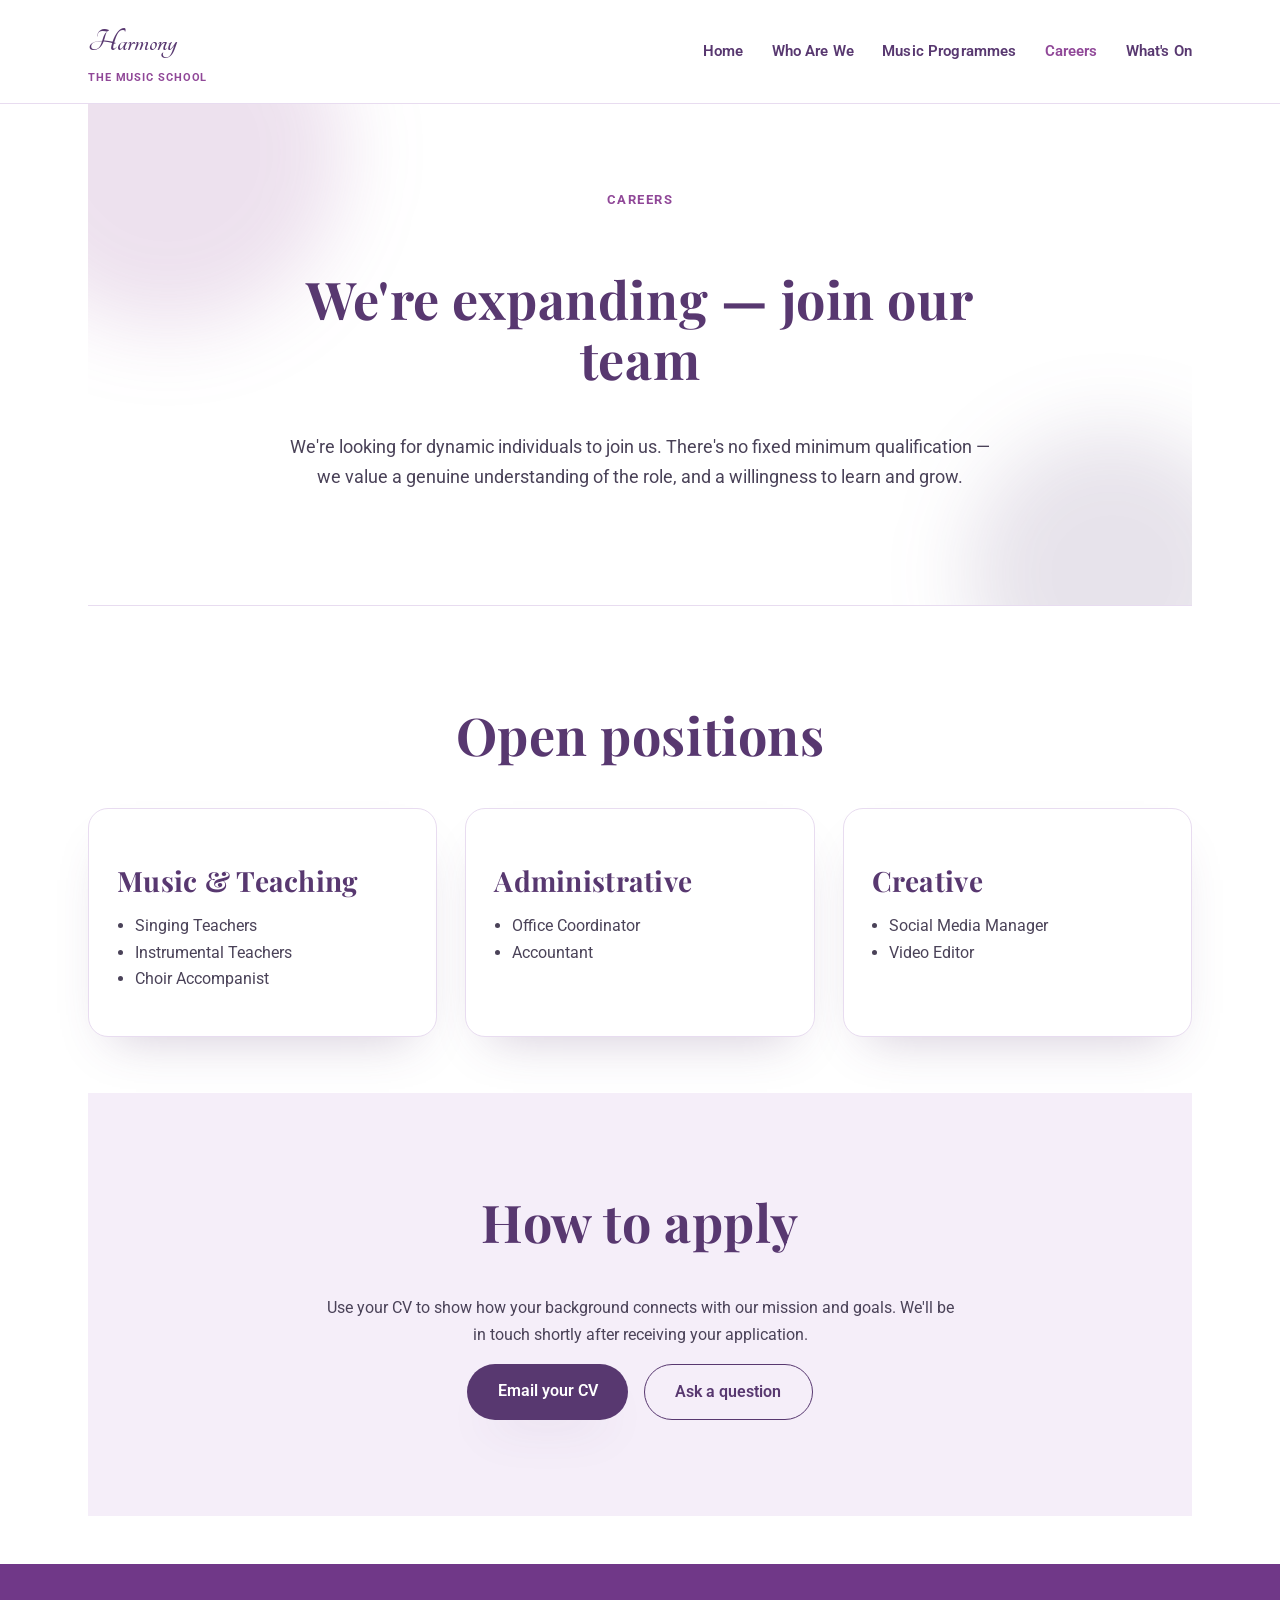
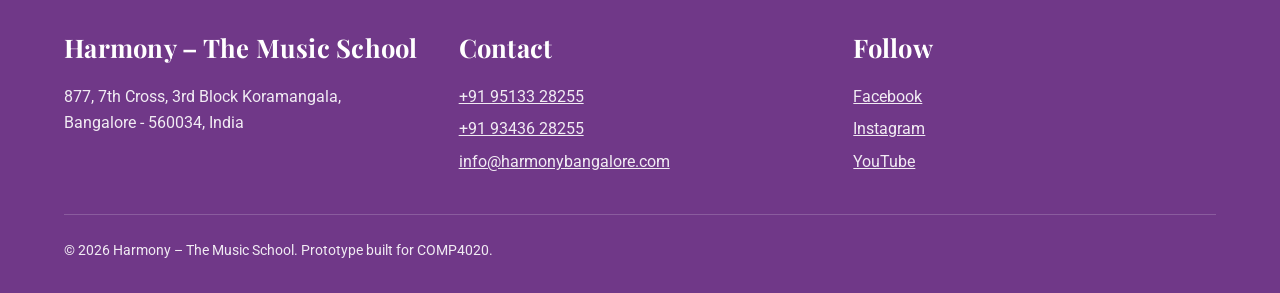
==== careers.html @ c0d2b6fa "Build Harmony – The Music School 5-page site Replaces the starter template with a real Wix-inspired " ====
<!doctype html>
<html lang="en-AU">
  <head>
    <meta charset="UTF-8" />
    <meta name="viewport" content="width=device-width, initial-scale=1.0" />
    <title>Careers – Harmony, The Music School</title>
    <meta
      name="description"
      content="Open teaching, administrative and creative roles at Harmony – The Music School, and how to apply."
    />
    <link rel="preconnect" href="https://fonts.googleapis.com" />
    <link rel="preconnect" href="https://fonts.gstatic.com" crossorigin />
    <link
      rel="stylesheet"
      href="https://fonts.googleapis.com/css2?family=Playfair+Display:wght@700;800&family=Tangerine:wght@400;700&family=Roboto:wght@400;500;700&display=swap"
    />
    <link rel="stylesheet" href="./styles.css" />
  </head>
  <body>
    <header class="site-header">
      <div class="header-inner">
        <a class="brand" href="./"
          >Harmony<span>The Music School</span></a
        >
        <button
          class="nav-toggle"
          type="button"
          aria-expanded="false"
          aria-controls="primary-nav"
        >
          <span></span><span></span><span></span>
          <span class="visually-hidden">Menu</span>
        </button>
        <nav class="primary-nav" id="primary-nav" aria-label="Primary" data-open="false">
          <ul>
            <li><a href="./">Home</a></li>
            <li><a href="./who-we-are.html">Who Are We</a></li>
            <li><a href="./music-programmes.html">Music Programmes</a></li>
            <li><a href="./careers.html" aria-current="page">Careers</a></li>
            <li><a href="./whats-on.html">What's On</a></li>
          </ul>
        </nav>
      </div>
    </header>

    <main>
      <section class="hero">
        <div class="hero-inner">
          <p class="eyebrow">Careers</p>
          <h1>We're expanding — join our team</h1>
          <p class="lede">
            We're looking for dynamic individuals to join us. There's no
            fixed minimum qualification — we value a genuine understanding
            of the role, and a willingness to learn and grow.
          </p>
        </div>
      </section>

      <div class="divider"></div>

      <section>
        <div class="section-head">
          <h2>Open positions</h2>
        </div>
        <div class="card-grid">
          <div class="card">
            <h3>Music &amp; Teaching</h3>
            <ul>
              <li>Singing Teachers</li>
              <li>Instrumental Teachers</li>
              <li>Choir Accompanist</li>
            </ul>
          </div>
          <div class="card">
            <h3>Administrative</h3>
            <ul>
              <li>Office Coordinator</li>
              <li>Accountant</li>
            </ul>
          </div>
          <div class="card">
            <h3>Creative</h3>
            <ul>
              <li>Social Media Manager</li>
              <li>Video Editor</li>
            </ul>
          </div>
        </div>
      </section>

      <div class="tinted">
        <section>
          <div class="section-head">
            <h2>How to apply</h2>
            <p>
              Use your CV to show how your background connects with our
              mission and goals. We'll be in touch shortly after receiving
              your application.
            </p>
            <div class="button-row">
              <a class="button" href="mailto:careers@harmony-themusicschool.com"
                >Email your CV</a
              >
              <a class="button ghost" href="mailto:info@harmonybangalore.com"
                >Ask a question</a
              >
            </div>
          </div>
        </section>
      </div>
    </main>

    <footer class="site-footer">
      <div class="footer-inner">
        <div>
          <h2>Harmony – The Music School</h2>
          <p>
            877, 7th Cross, 3rd Block Koramangala,<br />Bangalore - 560034,
            India
          </p>
        </div>
        <div>
          <h2>Contact</h2>
          <ul>
            <li><a href="tel:+919513328255">+91 95133 28255</a></li>
            <li><a href="tel:+919343628255">+91 93436 28255</a></li>
            <li>
              <a href="mailto:info@harmonybangalore.com"
                >info@harmonybangalore.com</a
              >
            </li>
          </ul>
        </div>
        <div>
          <h2>Follow</h2>
          <ul>
            <li>
              <a href="https://facebook.com/harmonybangalore">Facebook</a>
            </li>
            <li>
              <a href="https://instagram.com/harmony_themusicschool"
                >Instagram</a
              >
            </li>
            <li>
              <a href="https://www.youtube.com/@HarmonyTheMusicSchool"
                >YouTube</a
              >
            </li>
          </ul>
        </div>
      </div>
      <p class="footer-bottom">
        © 2026 Harmony – The Music School. Prototype built for COMP4020.
      </p>
    </footer>
    <script type="module" src="./main.ts"></script>
  </body>
</html>
---- styles.css ----
/* Harmony – The Music School
   Calming, unhurried aesthetic adapted from a Wix wellness template. */

:root {
  --cream: #fff;
  --cream-deep: #f5eef9;
  --sage: #8838a0;
  --sage-dark: #583870;
  --terracotta: #904898;
  --footer-bg: #703888;
  --ink: #140f1f;
  --ink-soft: #4a4258;
  --line: #e8dcf0;
  --shadow: 0 1.5rem 3rem -1.5rem rgb(88 56 112 / 28%);
  --radius: 1.25rem;
  --serif: "Tangerine", georgia, "Iowan Old Style", "Palatino Linotype", serif;
  --heading-serif: "Playfair Display", georgia, "Times New Roman", serif;
  --sans:
    "Roboto", system-ui, -apple-system, "Segoe UI", helvetica, arial,
    sans-serif;
}

* {
  box-sizing: border-box;
}

body {
  margin: 0;
  background: var(--cream);
  color: var(--ink);
  font-family: var(--sans);
  line-height: 1.65;
}

h1,
h2,
h3 {
  font-family: var(--heading-serif);
  font-weight: 700;
  line-height: 1.15;
  color: var(--sage-dark);
  letter-spacing: 0.01em;
}

h1 {
  font-size: clamp(2rem, 4.5vw, 3.25rem);
}

h2 {
  font-size: clamp(2.25rem, 4.5vw, 3.25rem);
}

h3 {
  font-size: 1.75rem;
  margin-block-end: 0.5rem;
}

p {
  color: var(--ink-soft);
}

a {
  color: var(--sage-dark);
}

img {
  max-width: 100%;
}

.visually-hidden {
  position: absolute;
  width: 1px;
  height: 1px;
  overflow: hidden;
  clip-path: inset(50%);
  white-space: nowrap;
}

/* Layout shell */

.site-header {
  position: sticky;
  top: 0;
  z-index: 10;
  background: rgb(255 255 255 / 92%);
  backdrop-filter: blur(0.5rem);
  border-bottom: 1px solid var(--line);
}

.header-inner {
  max-width: 72rem;
  margin: 0 auto;
  display: flex;
  align-items: center;
  justify-content: space-between;
  padding: 1rem 1.5rem;
  gap: 1rem;
}

.brand {
  font-family: var(--serif);
  font-weight: 700;
  font-size: 2rem;
  color: var(--sage-dark);
  text-decoration: none;
  white-space: nowrap;
}

.brand span {
  display: block;
  font-family: var(--sans);
  font-size: 0.7rem;
  letter-spacing: 0.08em;
  text-transform: uppercase;
  color: var(--terracotta);
}

.nav-toggle {
  display: none;
  border: 1px solid var(--line);
  background: var(--cream-deep);
  border-radius: 0.75rem;
  width: 2.75rem;
  height: 2.75rem;
  cursor: pointer;
  flex-direction: column;
  align-items: center;
  justify-content: center;
  gap: 0.3rem;
}

.nav-toggle span {
  display: block;
  width: 1.4rem;
  height: 2px;
  background: var(--sage-dark);
  transition: transform 0.2s ease, opacity 0.2s ease;
}

.primary-nav ul {
  display: flex;
  flex-wrap: wrap;
  gap: 1.75rem;
  margin: 0;
  padding: 0;
  list-style: none;
}

.primary-nav a {
  text-decoration: none;
  font-size: 0.95rem;
  font-weight: 600;
  letter-spacing: 0.01em;
}

.primary-nav a[aria-current="page"] {
  color: var(--terracotta);
}

main {
  max-width: 72rem;
  margin: 0 auto;
  padding: 0 1.5rem;
}

/* Hero */

.hero {
  position: relative;
  padding: 4.5rem 1.5rem 5rem;
  text-align: center;
  overflow: hidden;
  isolation: isolate;
}

.hero::before,
.hero::after {
  content: "";
  position: absolute;
  border-radius: 50%;
  filter: blur(2.5rem);
  z-index: -1;
}

.hero::before {
  width: 22rem;
  height: 22rem;
  background: rgb(144 72 152 / 16%);
  top: -8rem;
  left: -6rem;
}

.hero::after {
  width: 18rem;
  height: 18rem;
  background: rgb(88 56 112 / 14%);
  bottom: -7rem;
  right: -4rem;
}

.hero-inner {
  max-width: 44rem;
  margin: 0 auto;
}

.eyebrow {
  display: inline-block;
  font-size: 0.8rem;
  letter-spacing: 0.12em;
  text-transform: uppercase;
  color: var(--terracotta);
  font-weight: 700;
  margin-block-end: 1rem;
}

.hero p.lede {
  font-size: 1.15rem;
  margin-block-end: 2rem;
}

.button {
  display: inline-block;
  padding: 0.85rem 1.9rem;
  border-radius: 3rem;
  background: var(--sage-dark);
  color: var(--cream);
  text-decoration: none;
  font-weight: 600;
  box-shadow: var(--shadow);
}

.button.ghost {
  background: transparent;
  border: 1px solid var(--sage-dark);
  color: var(--sage-dark);
  box-shadow: none;
}

.button-row {
  display: flex;
  gap: 1rem;
  justify-content: center;
  flex-wrap: wrap;
}

/* Sections */

section {
  padding: 3.5rem 0;
}

.section-head {
  max-width: 40rem;
  margin: 0 auto 2.5rem;
  text-align: center;
}

.card-grid {
  display: grid;
  grid-template-columns: repeat(auto-fit, minmax(15rem, 1fr));
  gap: 1.75rem;
}

.card {
  background: #fff;
  border: 1px solid var(--line);
  border-radius: var(--radius);
  padding: 1.75rem;
  box-shadow: var(--shadow);
}

.card ul {
  padding-inline-start: 1.1rem;
  color: var(--ink-soft);
}

blockquote {
  margin: 0;
  font-family: var(--sans);
  font-style: italic;
  font-size: 1.05rem;
  color: var(--ink);
}

blockquote footer {
  margin-block-start: 0.75rem;
  font-family: var(--sans);
  font-size: 0.85rem;
  color: var(--terracotta);
  font-style: normal;
}

.divider {
  height: 1px;
  background: var(--line);
  margin: 0 auto;
  max-width: 72rem;
}

.tinted {
  background: var(--cream-deep);
}

.tinted section {
  padding: 3.5rem 1.5rem;
}

/* Footer */

.site-footer {
  background: var(--footer-bg);
  color: rgb(255 255 255 / 90%);
  padding: 3rem 1.5rem 2rem;
  margin-block-start: 3rem;
}

.footer-inner {
  max-width: 72rem;
  margin: 0 auto;
  display: grid;
  grid-template-columns: repeat(auto-fit, minmax(14rem, 1fr));
  gap: 2rem;
}

.site-footer h2 {
  color: var(--cream);
  font-size: 1.6rem;
}

.site-footer p,
.site-footer a {
  color: rgb(255 255 255 / 90%);
}

.site-footer ul {
  list-style: none;
  padding: 0;
  margin: 0;
}

.site-footer li {
  margin-block-end: 0.4rem;
}

.footer-bottom {
  max-width: 72rem;
  margin: 2rem auto 0;
  padding-block-start: 1.5rem;
  border-top: 1px solid rgb(255 255 255 / 18%);
  font-size: 0.85rem;
  color: rgb(255 255 255 / 65%);
}

/* Mobile */

@media (width <= 55rem) {
  .nav-toggle {
    display: flex;
  }

  .primary-nav {
    position: absolute;
    inset: 100% 0 auto;
    background: var(--cream);
    border-bottom: 1px solid var(--line);
    box-shadow: var(--shadow);
    padding: 1rem 1.5rem 1.5rem;
    display: none;
  }

  .primary-nav[data-open="true"] {
    display: block;
  }

  .primary-nav ul {
    flex-direction: column;
    gap: 1rem;
  }

  .hero {
    padding: 3rem 1.25rem 3.5rem;
  }

  section {
    padding: 2.5rem 0;
  }
}
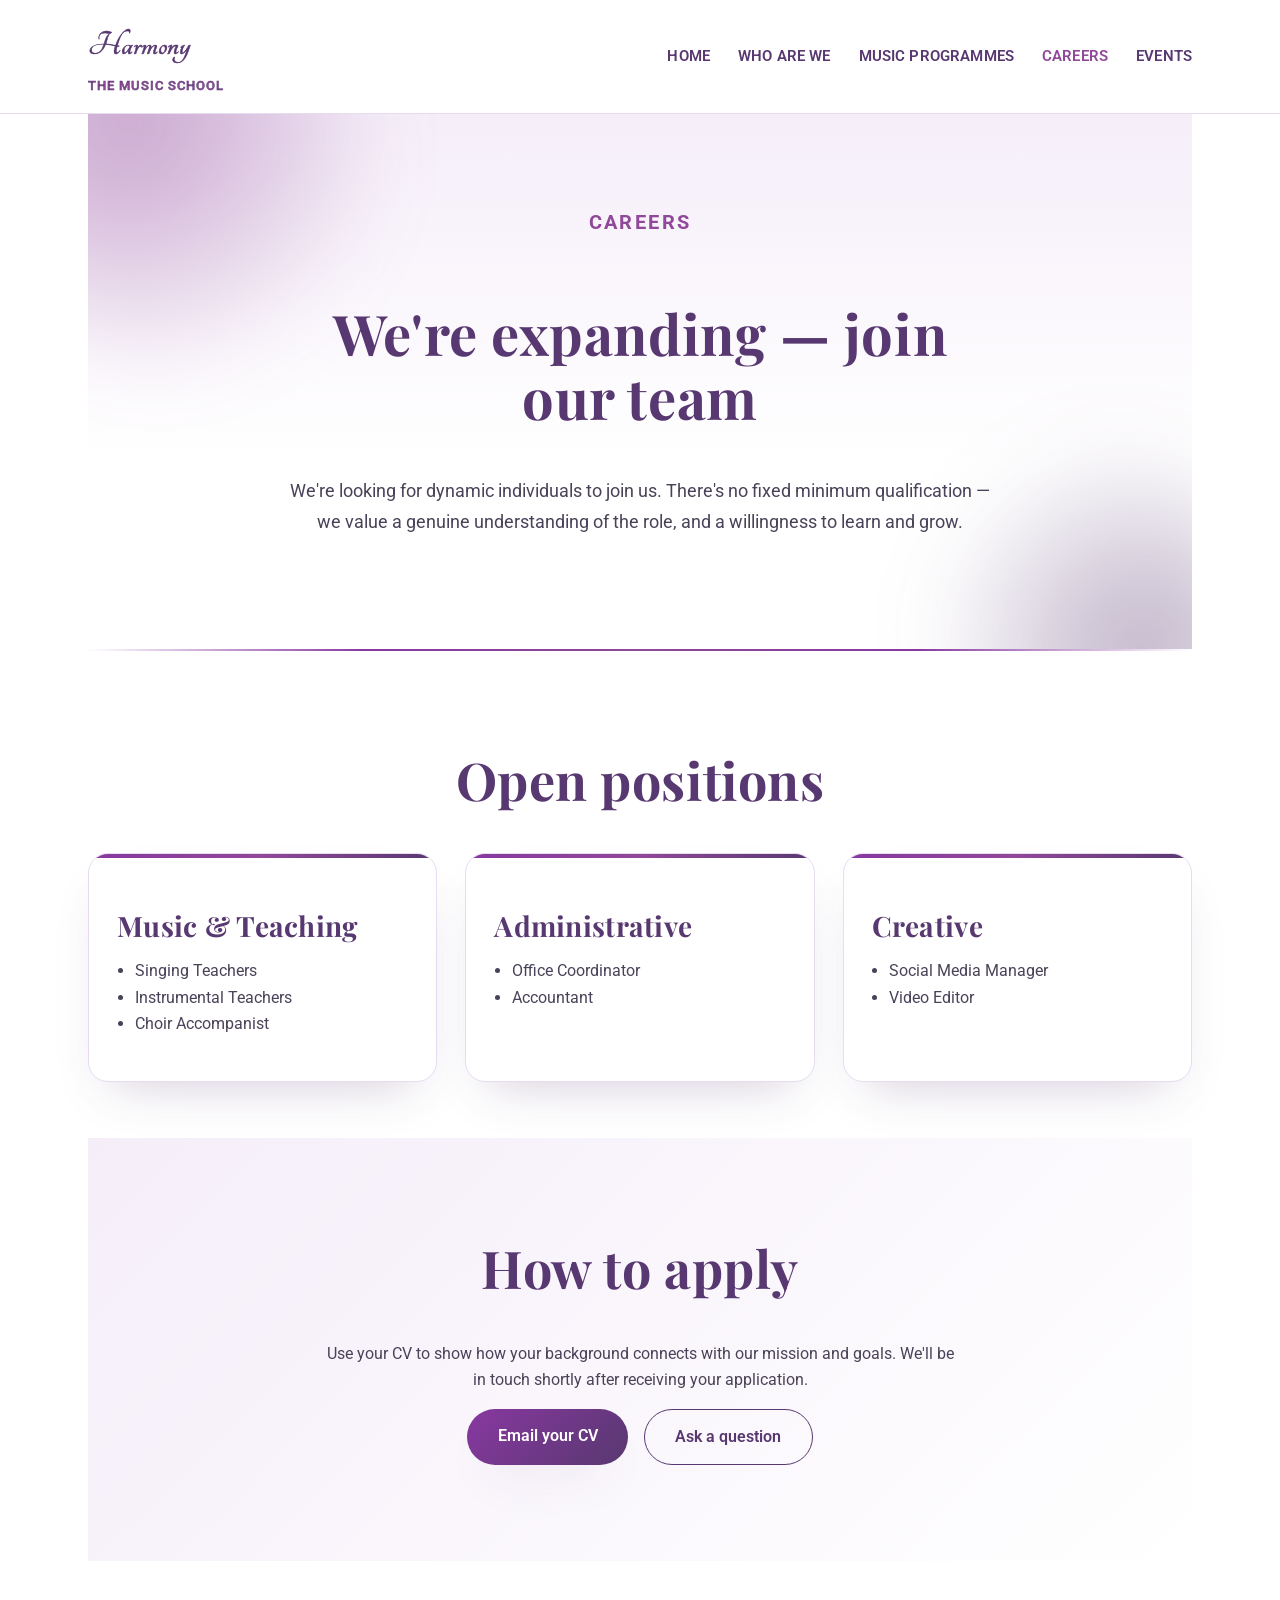
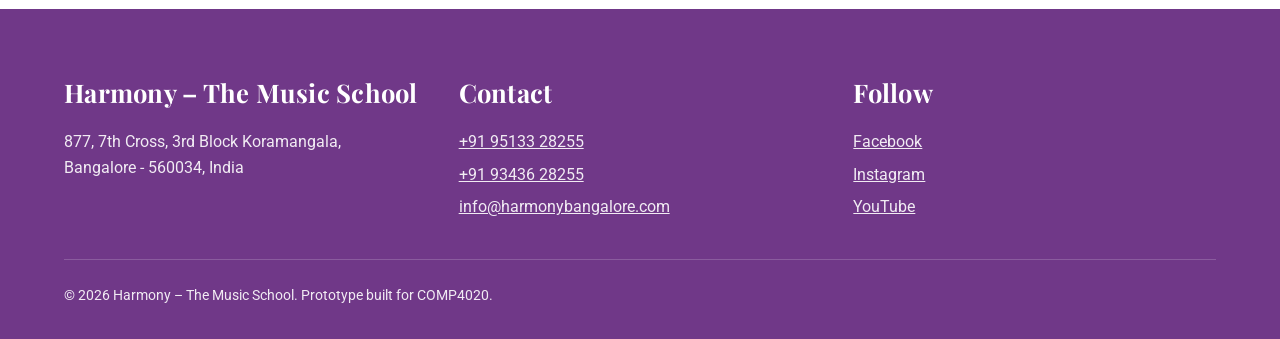
==== commit 9705e86c: "Polish nav/typography and add cohesive gradient theming Uppercase nav links, resize brand/eyebrow/h1" ====
--- a/careers.html
+++ b/careers.html
@@ -37,7 +37,7 @@
             <li><a href="./who-we-are.html">Who Are We</a></li>
             <li><a href="./music-programmes.html">Music Programmes</a></li>
             <li><a href="./careers.html" aria-current="page">Careers</a></li>
-            <li><a href="./whats-on.html">What's On</a></li>
+            <li><a href="./whats-on.html">Events</a></li>
           </ul>
         </nav>
       </div>
--- a/styles.css
+++ b/styles.css
@@ -43,7 +43,7 @@
 }
 
 h1 {
-  font-size: clamp(2rem, 4.5vw, 3.25rem);
+  font-size: clamp(2.25rem, 5vw, 3.5rem);
 }
 
 h2 {
@@ -100,16 +100,18 @@
 .brand {
   font-family: var(--serif);
   font-weight: 700;
-  font-size: 2rem;
+  font-size: 2.25rem;
   color: var(--sage-dark);
   text-decoration: none;
   white-space: nowrap;
+  -webkit-text-stroke: 0.5px var(--sage-dark);
 }
 
 .brand span {
   display: block;
   font-family: var(--sans);
-  font-size: 0.7rem;
+  font-size: 0.8rem;
+  font-weight: 500;
   letter-spacing: 0.08em;
   text-transform: uppercase;
   color: var(--terracotta);
@@ -151,6 +153,7 @@
   font-size: 0.95rem;
   font-weight: 600;
   letter-spacing: 0.01em;
+  text-transform: uppercase;
 }
 
 .primary-nav a[aria-current="page"] {
@@ -171,6 +174,7 @@
   text-align: center;
   overflow: hidden;
   isolation: isolate;
+  background: linear-gradient(180deg, var(--cream-deep) 0%, var(--cream) 65%);
 }
 
 .hero::before,
@@ -183,17 +187,27 @@
 }
 
 .hero::before {
-  width: 22rem;
-  height: 22rem;
-  background: rgb(144 72 152 / 16%);
+  width: 24rem;
+  height: 24rem;
+  background: radial-gradient(
+    circle at 35% 35%,
+    rgb(144 72 152 / 45%),
+    rgb(144 72 152 / 10%) 60%,
+    transparent 75%
+  );
   top: -8rem;
   left: -6rem;
 }
 
 .hero::after {
-  width: 18rem;
-  height: 18rem;
-  background: rgb(88 56 112 / 14%);
+  width: 20rem;
+  height: 20rem;
+  background: radial-gradient(
+    circle at 65% 65%,
+    rgb(88 56 112 / 40%),
+    rgb(88 56 112 / 8%) 60%,
+    transparent 75%
+  );
   bottom: -7rem;
   right: -4rem;
 }
@@ -205,7 +219,7 @@
 
 .eyebrow {
   display: inline-block;
-  font-size: 0.8rem;
+  font-size: 1.25rem;
   letter-spacing: 0.12em;
   text-transform: uppercase;
   color: var(--terracotta);
@@ -222,7 +236,7 @@
   display: inline-block;
   padding: 0.85rem 1.9rem;
   border-radius: 3rem;
-  background: var(--sage-dark);
+  background: linear-gradient(135deg, var(--sage) 0%, var(--sage-dark) 100%);
   color: var(--cream);
   text-decoration: none;
   font-weight: 600;
@@ -262,11 +276,26 @@
 }
 
 .card {
+  position: relative;
   background: #fff;
   border: 1px solid var(--line);
   border-radius: var(--radius);
   padding: 1.75rem;
   box-shadow: var(--shadow);
+  overflow: hidden;
+}
+
+.card::before {
+  content: "";
+  position: absolute;
+  inset: 0 0 auto;
+  height: 0.25rem;
+  background: linear-gradient(
+    90deg,
+    var(--sage) 0%,
+    var(--terracotta) 50%,
+    var(--sage-dark) 100%
+  );
 }
 
 .card ul {
@@ -291,14 +320,21 @@
 }
 
 .divider {
-  height: 1px;
-  background: var(--line);
+  height: 2px;
+  background: linear-gradient(
+    90deg,
+    transparent,
+    var(--sage) 25%,
+    var(--terracotta) 50%,
+    var(--sage) 75%,
+    transparent
+  );
   margin: 0 auto;
   max-width: 72rem;
 }
 
 .tinted {
-  background: var(--cream-deep);
+  background: linear-gradient(135deg, var(--cream-deep) 0%, var(--cream) 100%);
 }
 
 .tinted section {
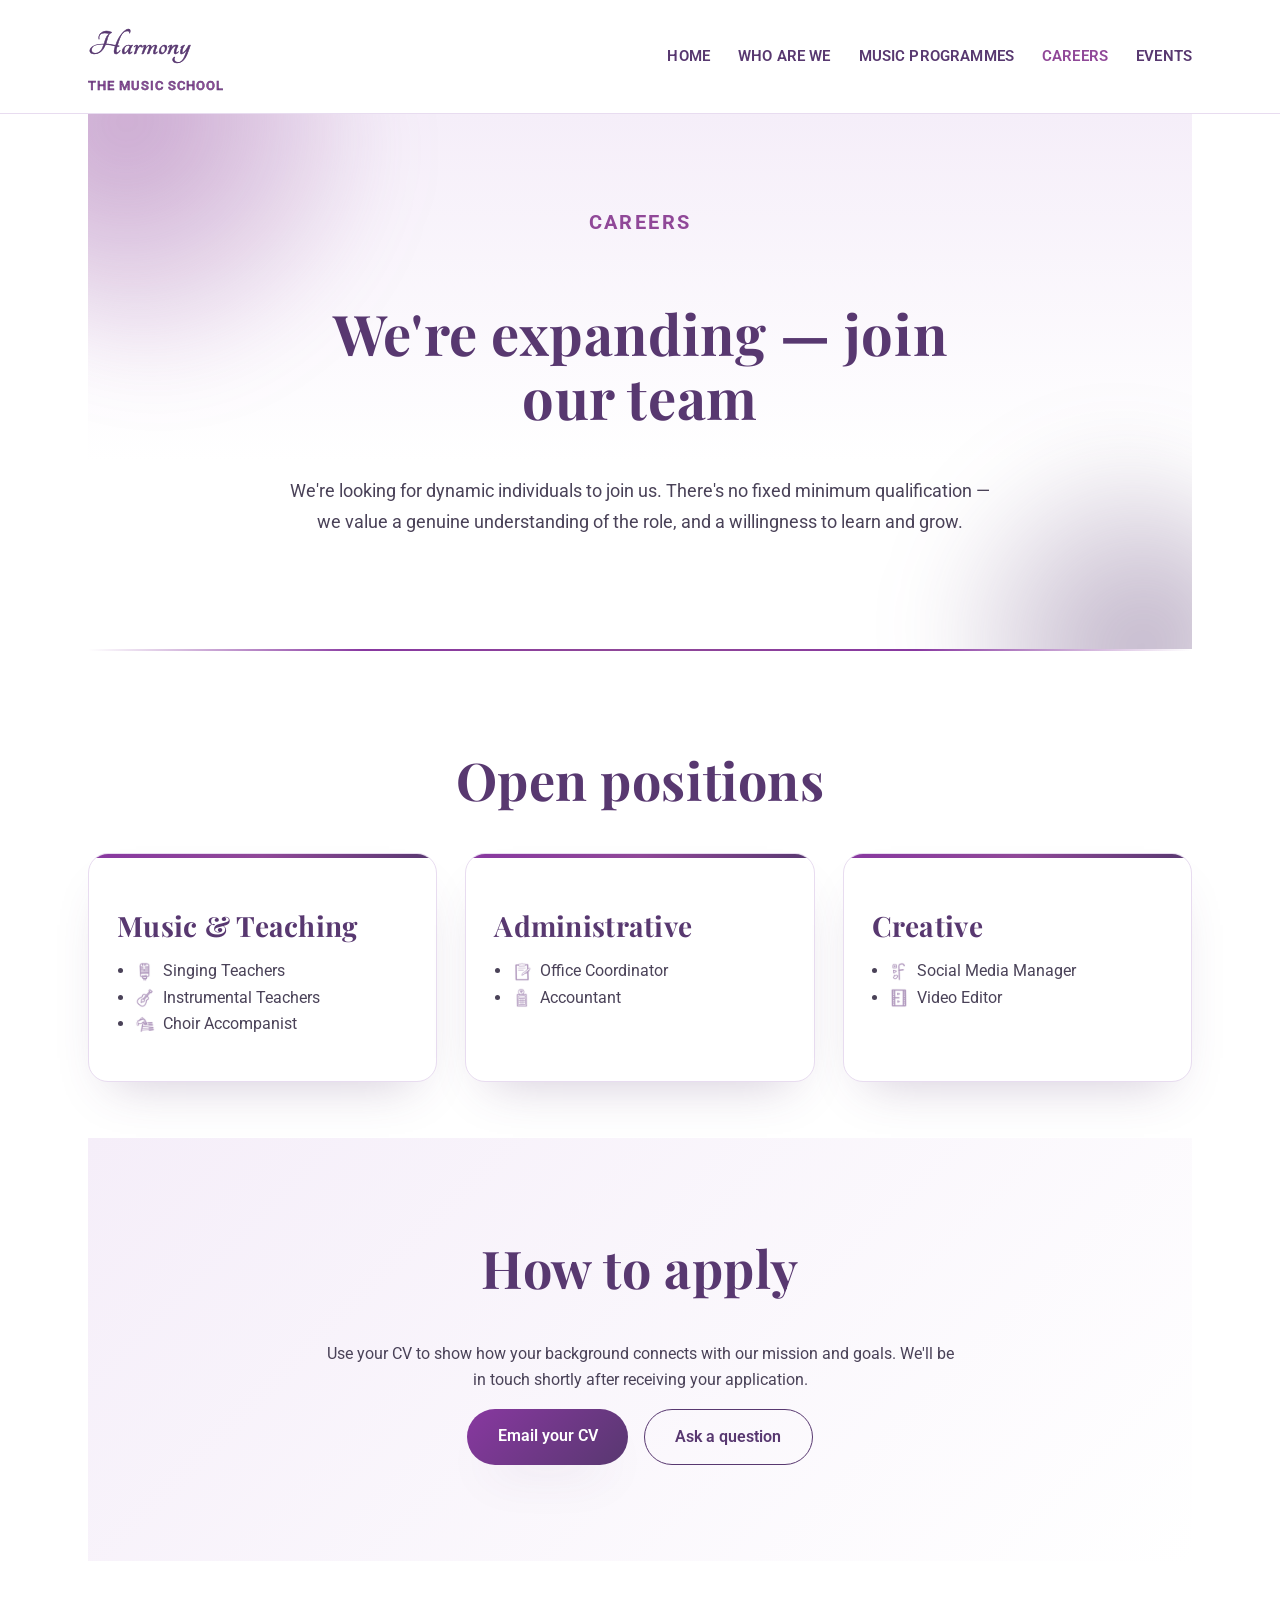
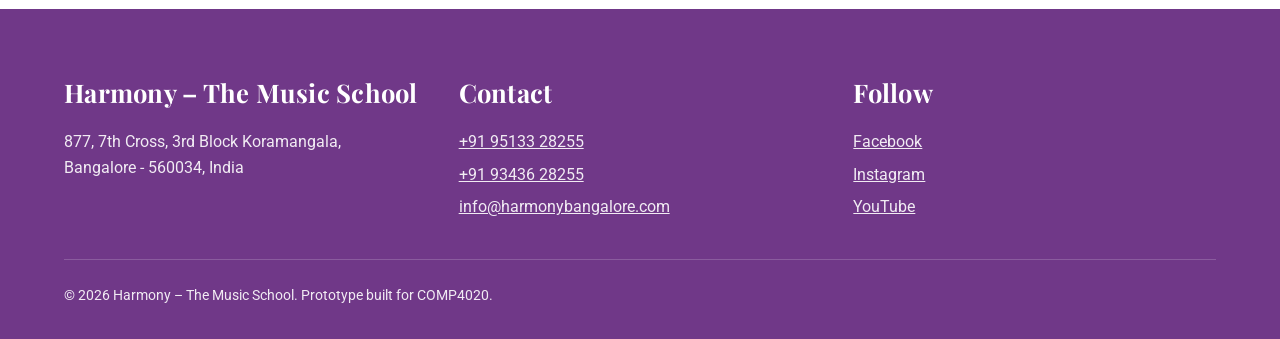
==== commit 89865e33: "Add imagery across careers, programmes, events, and team pages Introduces role icons, programme phot" ====
--- a/careers.html
+++ b/careers.html
@@ -66,23 +66,55 @@
           <div class="card">
             <h3>Music &amp; Teaching</h3>
             <ul>
-              <li>Singing Teachers</li>
-              <li>Instrumental Teachers</li>
-              <li>Choir Accompanist</li>
+              <li>
+                <img class="role-icon" src="./images/icons/singing-teacher.webp" alt="" />Singing
+                Teachers
+              </li>
+              <li>
+                <img
+                  class="role-icon"
+                  src="./images/icons/instrumental-teacher.webp"
+                  alt=""
+                />Instrumental Teachers
+              </li>
+              <li>
+                <img
+                  class="role-icon"
+                  src="./images/icons/choir-accompanist.webp"
+                  alt=""
+                />Choir Accompanist
+              </li>
             </ul>
           </div>
           <div class="card">
             <h3>Administrative</h3>
             <ul>
-              <li>Office Coordinator</li>
-              <li>Accountant</li>
+              <li>
+                <img
+                  class="role-icon"
+                  src="./images/icons/office-coordinator.webp"
+                  alt=""
+                />Office Coordinator
+              </li>
+              <li>
+                <img class="role-icon" src="./images/icons/accountant.webp" alt="" />Accountant
+              </li>
             </ul>
           </div>
           <div class="card">
             <h3>Creative</h3>
             <ul>
-              <li>Social Media Manager</li>
-              <li>Video Editor</li>
+              <li>
+                <img
+                  class="role-icon"
+                  src="./images/icons/social-media-manager.webp"
+                  alt=""
+                />Social Media Manager
+              </li>
+              <li>
+                <img class="role-icon" src="./images/icons/video-editor.webp" alt="" />Video
+                Editor
+              </li>
             </ul>
           </div>
         </div>
--- a/styles.css
+++ b/styles.css
@@ -303,6 +303,50 @@
   color: var(--ink-soft);
 }
 
+.avatar {
+  display: block;
+  width: 4rem;
+  height: 4rem;
+  border-radius: 50%;
+  object-fit: cover;
+  margin-block-end: 1rem;
+  border: 2px solid var(--line);
+}
+
+.role-icon {
+  display: inline-block;
+  width: 1.25rem;
+  height: 1.25rem;
+  object-fit: contain;
+  vertical-align: middle;
+  margin-inline-end: 0.5rem;
+  border-radius: 0.3rem;
+}
+
+.card-photo {
+  display: block;
+  width: 100%;
+  height: 9rem;
+  object-fit: cover;
+  border-radius: calc(var(--radius) - 0.5rem);
+  margin-block-end: 1rem;
+}
+
+.faculty-list li {
+  display: flex;
+  align-items: center;
+  gap: 0.75rem;
+}
+
+.faculty-avatar {
+  width: 2.75rem;
+  height: 2.75rem;
+  border-radius: 50%;
+  object-fit: cover;
+  flex-shrink: 0;
+  border: 2px solid var(--line);
+}
+
 blockquote {
   margin: 0;
   font-family: var(--sans);
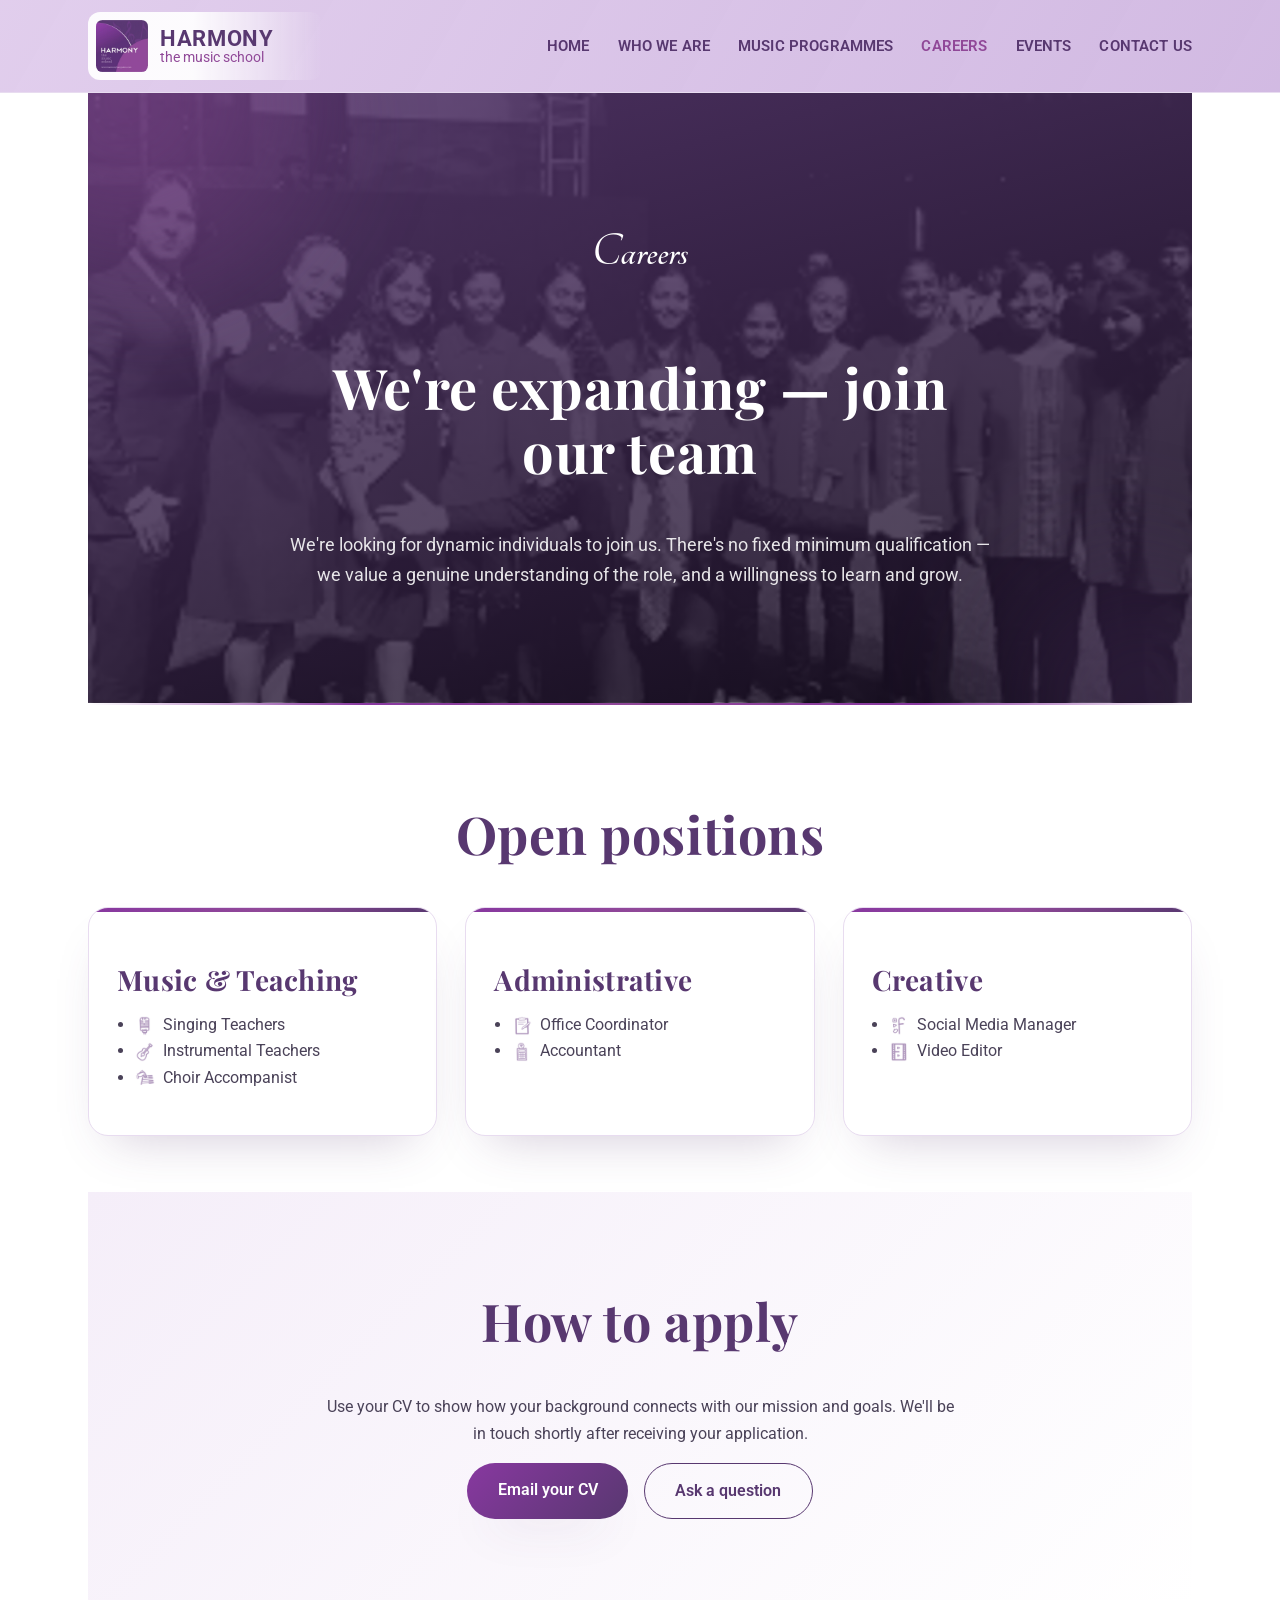
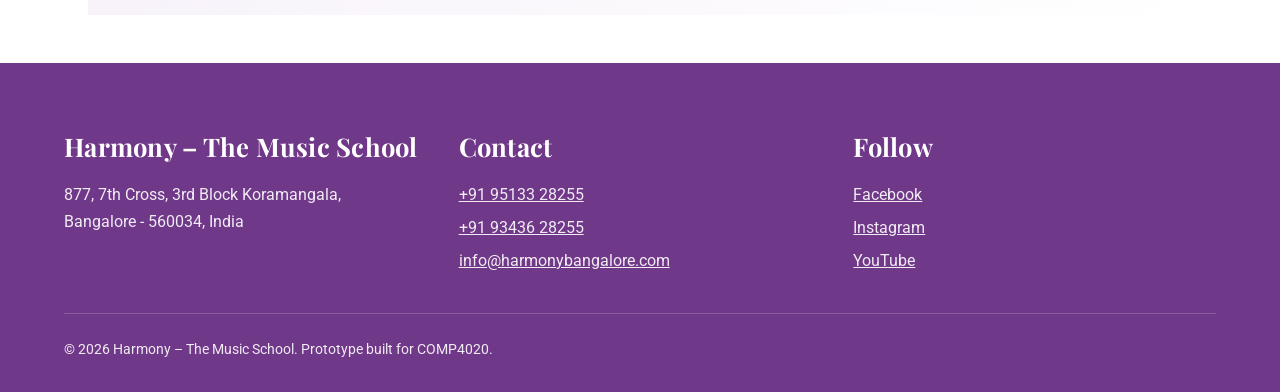
==== commit 3501239d: "Rework header brand into cropped badge + real text, and finish hero imagery pass Replace the rectang" ====
--- a/careers.html
+++ b/careers.html
@@ -3,7 +3,7 @@
   <head>
     <meta charset="UTF-8" />
     <meta name="viewport" content="width=device-width, initial-scale=1.0" />
-    <title>Careers – Harmony, The Music School</title>
+    <title>Careers &mdash; Harmony - The Music School</title>
     <meta
       name="description"
       content="Open teaching, administrative and creative roles at Harmony – The Music School, and how to apply."
@@ -15,13 +15,19 @@
       href="https://fonts.googleapis.com/css2?family=Playfair+Display:wght@700;800&family=Tangerine:wght@400;700&family=Roboto:wght@400;500;700&display=swap"
     />
     <link rel="stylesheet" href="./styles.css" />
+    <link rel="icon" type="image/png" href="./images/favicon.png" />
+    <link rel="apple-touch-icon" href="./images/apple-touch-icon.png" />
   </head>
   <body>
     <header class="site-header">
       <div class="header-inner">
-        <a class="brand" href="./"
-          >Harmony<span>The Music School</span></a
-        >
+        <a class="brand" href="./">
+          <img class="brand-logo" src="./images/logo.webp" alt="" width="300" height="300" />
+          <span class="brand-text">
+            <span class="brand-name">Harmony</span>
+            <span class="brand-tagline">the music school</span>
+          </span>
+        </a>
         <button
           class="nav-toggle"
           type="button"
@@ -34,17 +40,18 @@
         <nav class="primary-nav" id="primary-nav" aria-label="Primary" data-open="false">
           <ul>
             <li><a href="./">Home</a></li>
-            <li><a href="./who-we-are.html">Who Are We</a></li>
+            <li><a href="./who-we-are.html">Who We Are</a></li>
             <li><a href="./music-programmes.html">Music Programmes</a></li>
             <li><a href="./careers.html" aria-current="page">Careers</a></li>
             <li><a href="./whats-on.html">Events</a></li>
+            <li><a href="#site-footer">Contact Us</a></li>
           </ul>
         </nav>
       </div>
     </header>
 
     <main>
-      <section class="hero">
+      <section class="hero" style="--hero-photo: url('./images/banners/careers.webp')">
         <div class="hero-inner">
           <p class="eyebrow">Careers</p>
           <h1>We're expanding — join our team</h1>
@@ -142,7 +149,7 @@
       </div>
     </main>
 
-    <footer class="site-footer">
+    <footer class="site-footer" id="site-footer">
       <div class="footer-inner">
         <div>
           <h2>Harmony – The Music School</h2>
--- a/styles.css
+++ b/styles.css
@@ -24,6 +24,16 @@
   box-sizing: border-box;
 }
 
+html {
+  scroll-behavior: smooth;
+}
+
+@media (prefers-reduced-motion: reduce) {
+  html {
+    scroll-behavior: auto;
+  }
+}
+
 body {
   margin: 0;
   background: var(--cream);
@@ -82,7 +92,7 @@
   position: sticky;
   top: 0;
   z-index: 10;
-  background: rgb(255 255 255 / 92%);
+  background: linear-gradient(120deg, rgb(224 204 236 / 96%), rgb(206 180 224 / 92%));
   backdrop-filter: blur(0.5rem);
   border-bottom: 1px solid var(--line);
 }
@@ -93,27 +103,53 @@
   display: flex;
   align-items: center;
   justify-content: space-between;
-  padding: 1rem 1.5rem;
+  padding: 0.75rem 1.5rem;
   gap: 1rem;
 }
 
 .brand {
-  font-family: var(--serif);
+  display: flex;
+  align-items: center;
+  flex-shrink: 0;
+  gap: 0.75rem;
+  padding: 0.5rem 3rem 0.5rem 0.5rem;
+  border-radius: 0.75rem;
+  background: linear-gradient(
+    90deg,
+    rgb(255 255 255 / 92%) 0%,
+    rgb(255 255 255 / 92%) 45%,
+    rgb(255 255 255 / 0%) 100%
+  );
+  text-decoration: none;
+}
+
+.brand-logo {
+  height: 3.25rem;
+  width: auto;
+  max-width: none;
+  flex-shrink: 0;
+  border-radius: 0.4rem;
+}
+
+.brand-text {
+  display: flex;
+  flex-direction: column;
+  line-height: 1.1;
+}
+
+.brand-name {
+  font-family: var(--sans);
+  font-size: 1.4rem;
   font-weight: 700;
-  font-size: 2.25rem;
+  letter-spacing: 0.03em;
+  text-transform: uppercase;
   color: var(--sage-dark);
-  text-decoration: none;
-  white-space: nowrap;
-  -webkit-text-stroke: 0.5px var(--sage-dark);
-}
-
-.brand span {
-  display: block;
+}
+
+.brand-tagline {
   font-family: var(--sans);
-  font-size: 0.8rem;
-  font-weight: 500;
-  letter-spacing: 0.08em;
-  text-transform: uppercase;
+  font-size: 0.9rem;
+  font-weight: 400;
   color: var(--terracotta);
 }
 
@@ -174,7 +210,16 @@
   text-align: center;
   overflow: hidden;
   isolation: isolate;
-  background: linear-gradient(180deg, var(--cream-deep) 0%, var(--cream) 65%);
+  background-image:
+    linear-gradient(165deg, rgb(88 56 112 / 88%), rgb(20 12 30 / 78%)),
+    var(--hero-photo);
+  background-size: cover;
+  background-position: center;
+  color: var(--cream);
+}
+
+.hero h1 {
+  color: var(--cream);
 }
 
 .hero::before,
@@ -227,9 +272,19 @@
   margin-block-end: 1rem;
 }
 
+.hero .eyebrow {
+  font-family: var(--serif);
+  font-size: clamp(2.25rem, 4.5vw, 3rem);
+  font-weight: 700;
+  letter-spacing: normal;
+  text-transform: none;
+  color: var(--cream);
+}
+
 .hero p.lede {
   font-size: 1.15rem;
   margin-block-end: 2rem;
+  color: rgb(255 255 255 / 88%);
 }
 
 .button {
@@ -248,6 +303,11 @@
   border: 1px solid var(--sage-dark);
   color: var(--sage-dark);
   box-shadow: none;
+}
+
+.hero .button.ghost {
+  border-color: var(--cream);
+  color: var(--cream);
 }
 
 .button-row {
@@ -311,6 +371,17 @@
   object-fit: cover;
   margin-block-end: 1rem;
   border: 2px solid var(--line);
+}
+
+.avatar-placeholder {
+  display: flex;
+  align-items: center;
+  justify-content: center;
+  background: linear-gradient(135deg, var(--sage) 0%, var(--sage-dark) 100%);
+  color: var(--cream);
+  font-family: var(--heading-serif);
+  font-weight: 700;
+  font-size: 1.1rem;
 }
 
 .role-icon {
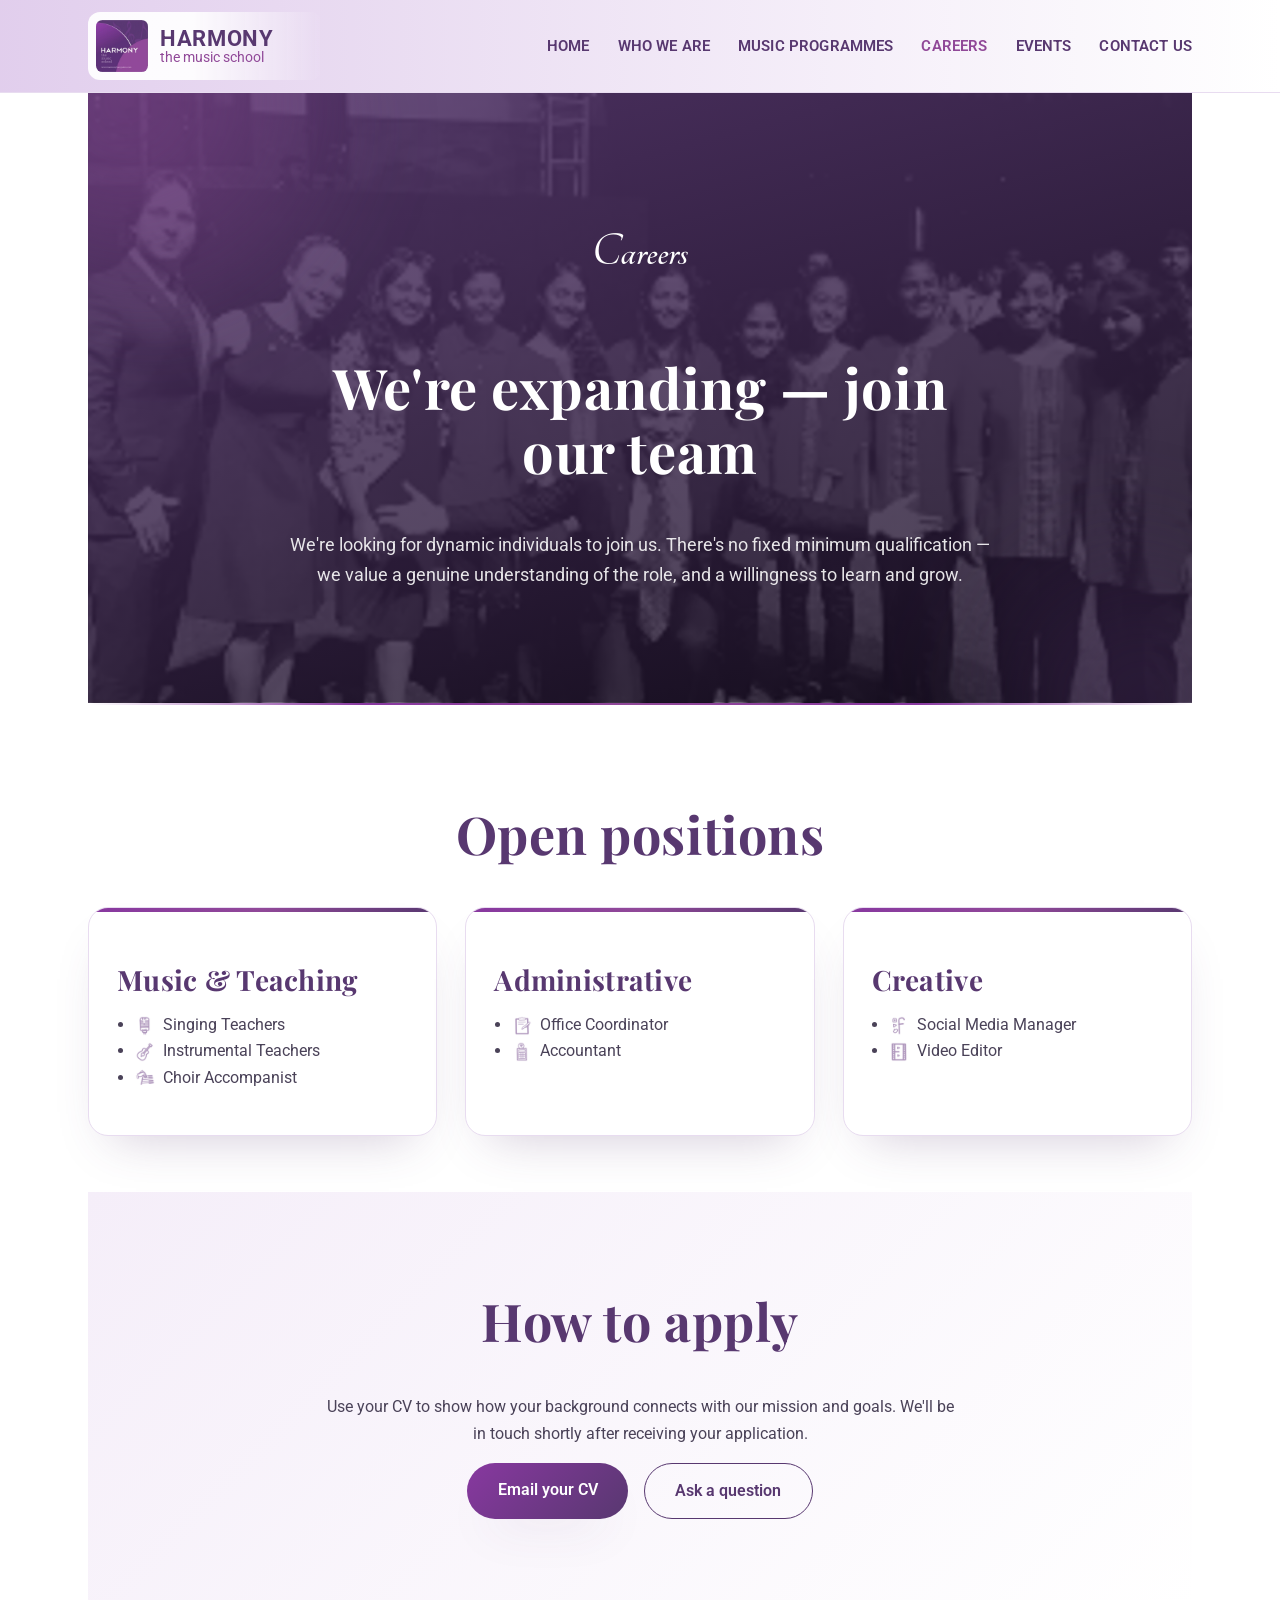
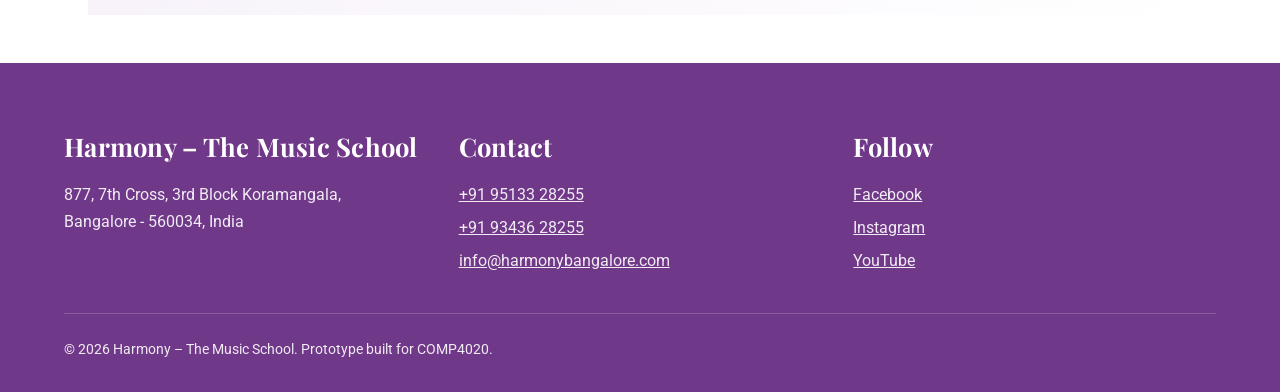
==== commit 03100238: "Bake hero banner images into per-page CSS classes instead of a var() custom property The --hero-phot" ====
--- a/careers.html
+++ b/careers.html
@@ -51,7 +51,7 @@
     </header>
 
     <main>
-      <section class="hero" style="--hero-photo: url('./images/banners/careers.webp')">
+      <section class="hero hero-careers">
         <div class="hero-inner">
           <p class="eyebrow">Careers</p>
           <h1>We're expanding — join our team</h1>
--- a/styles.css
+++ b/styles.css
@@ -92,7 +92,7 @@
   position: sticky;
   top: 0;
   z-index: 10;
-  background: linear-gradient(120deg, rgb(224 204 236 / 96%), rgb(206 180 224 / 92%));
+  background: linear-gradient(90deg, rgb(224 204 236 / 96%) 0%, rgb(255 255 255 / 97%) 100%);
   backdrop-filter: blur(0.5rem);
   border-bottom: 1px solid var(--line);
 }
@@ -210,12 +210,39 @@
   text-align: center;
   overflow: hidden;
   isolation: isolate;
+  background-size: cover;
+  background-position: center;
+  color: var(--cream);
+}
+
+.hero-home {
   background-image:
     linear-gradient(165deg, rgb(88 56 112 / 88%), rgb(20 12 30 / 78%)),
-    var(--hero-photo);
-  background-size: cover;
-  background-position: center;
-  color: var(--cream);
+    url("./images/banners/home.webp");
+}
+
+.hero-who-we-are {
+  background-image:
+    linear-gradient(165deg, rgb(88 56 112 / 88%), rgb(20 12 30 / 78%)),
+    url("./images/banners/who-we-are.webp");
+}
+
+.hero-programmes {
+  background-image:
+    linear-gradient(165deg, rgb(88 56 112 / 88%), rgb(20 12 30 / 78%)),
+    url("./images/banners/programmes.webp");
+}
+
+.hero-careers {
+  background-image:
+    linear-gradient(165deg, rgb(88 56 112 / 88%), rgb(20 12 30 / 78%)),
+    url("./images/banners/careers.webp");
+}
+
+.hero-events {
+  background-image:
+    linear-gradient(165deg, rgb(88 56 112 / 88%), rgb(20 12 30 / 78%)),
+    url("./images/banners/events.webp");
 }
 
 .hero h1 {
